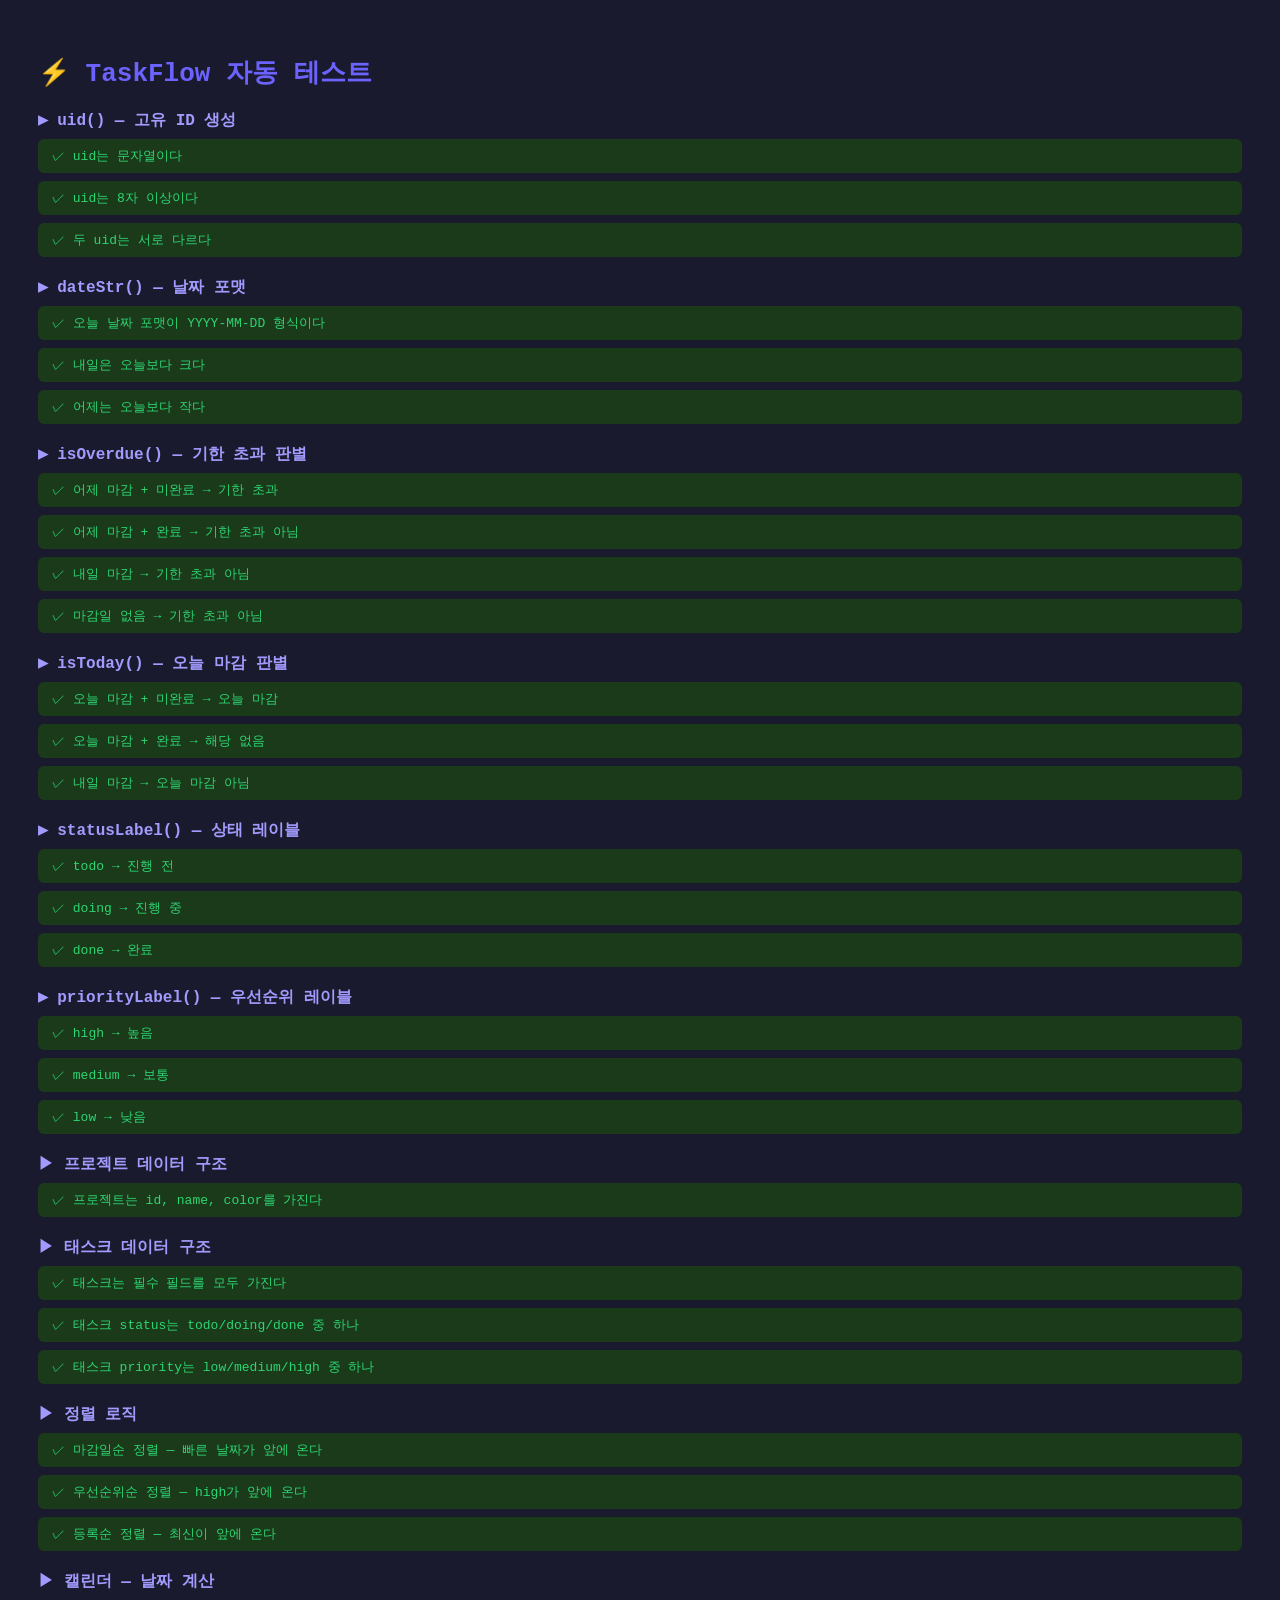
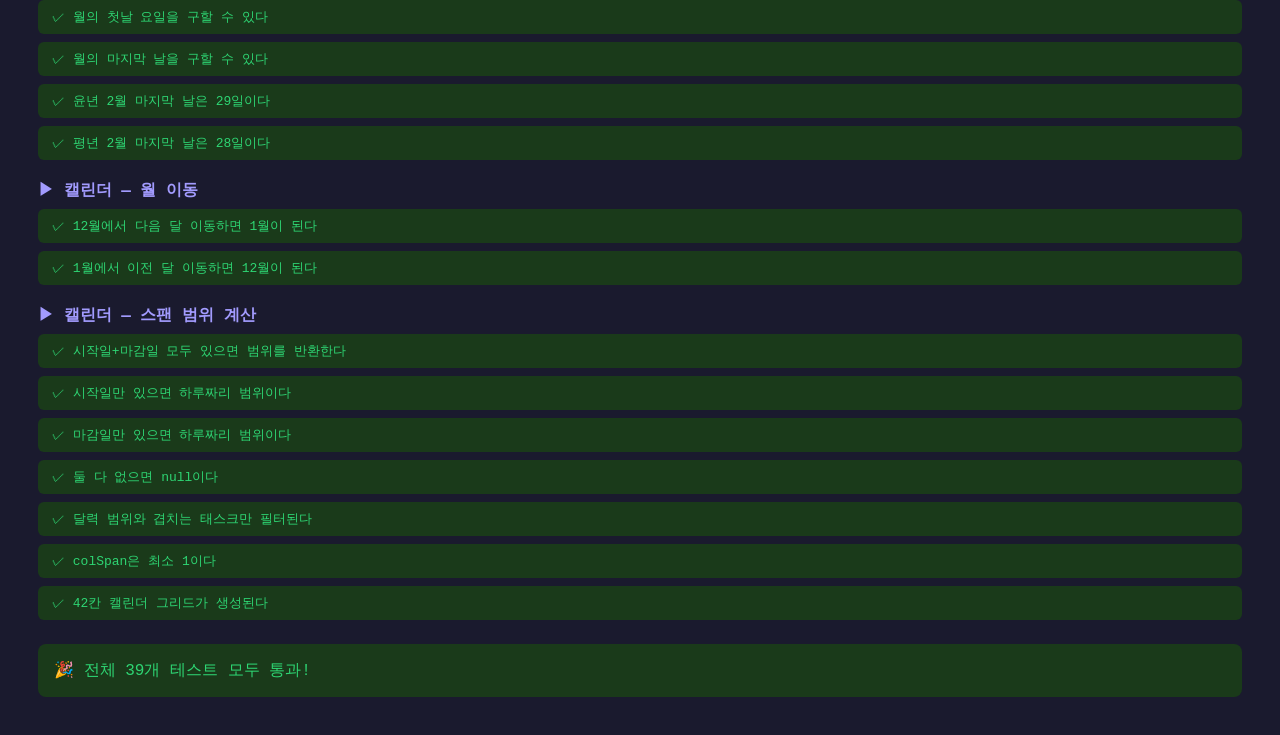
==== test.html @ ed9f2c99 "Initial commit: TaskFlow 프로젝트 관리 앱 - 프로젝트 생성/관리 (색상 구분) - 할 일 CRUD (시작일, 마감일, 우선순위, 상태) - 리스트 뷰 + 캘린" ====
<!DOCTYPE html>
<html lang="ko">
<head>
  <meta charset="UTF-8" />
  <title>TaskFlow 테스트</title>
  <style>
    body { font-family: monospace; background: #1a1a2e; color: #eee; padding: 30px; }
    h1 { color: #6c63ff; margin-bottom: 20px; }
    .test { margin: 8px 0; padding: 8px 14px; border-radius: 6px; }
    .pass { background: #1a3a1a; color: #2ed573; }
    .fail { background: #3a1a1a; color: #ff4757; }
    .group { color: #a29bfe; font-size: 16px; margin: 20px 0 8px; font-weight: bold; }
    #summary { margin-top: 24px; padding: 16px; border-radius: 8px; font-size: 16px; }
    .all-pass { background: #1a3a1a; color: #2ed573; }
    .some-fail { background: #3a1a1a; color: #ff4757; }
  </style>
</head>
<body>
  <h1>⚡ TaskFlow 자동 테스트</h1>
  <div id="results"></div>
  <div id="summary"></div>

<script>
// ===== 테스트 유틸 =====
let passed = 0, failed = 0;
const results = document.getElementById('results');

function group(name) {
  const el = document.createElement('div');
  el.className = 'group';
  el.textContent = '▶ ' + name;
  results.appendChild(el);
}

function test(name, fn) {
  const el = document.createElement('div');
  try {
    fn();
    el.className = 'test pass';
    el.textContent = '✓ ' + name;
    passed++;
  } catch(e) {
    el.className = 'test fail';
    el.textContent = '✗ ' + name + ' — ' + e.message;
    failed++;
  }
  results.appendChild(el);
}

function assert(cond, msg = '조건 실패') { if (!cond) throw new Error(msg); }
function assertEqual(a, b) { if (a !== b) throw new Error(`${JSON.stringify(a)} !== ${JSON.stringify(b)}`); }

// ===== 테스트용 헬퍼 (app.js 없이 독립 실행) =====
function uid() { return Math.random().toString(36).slice(2, 10); }
function dateStr(offset = 0) {
  const d = new Date();
  d.setDate(d.getDate() + offset);
  return d.toISOString().slice(0, 10);
}
function today() { return dateStr(0); }
function isOverdue(task) { return task.deadline && task.deadline < today() && task.status !== 'done'; }
function isToday(task) { return task.deadline === today() && task.status !== 'done'; }
function statusLabel(s) { return { todo: '진행 전', doing: '진행 중', done: '완료' }[s]; }
function priorityLabel(p) { return { high: '높음', medium: '보통', low: '낮음' }[p]; }

// ===== 테스트 시작 =====

group('uid() — 고유 ID 생성');
test('uid는 문자열이다', () => assert(typeof uid() === 'string'));
test('uid는 8자 이상이다', () => assert(uid().length >= 8));
test('두 uid는 서로 다르다', () => assert(uid() !== uid()));

group('dateStr() — 날짜 포맷');
test('오늘 날짜 포맷이 YYYY-MM-DD 형식이다', () => {
  assert(/^\d{4}-\d{2}-\d{2}$/.test(dateStr(0)));
});
test('내일은 오늘보다 크다', () => assert(dateStr(1) > dateStr(0)));
test('어제는 오늘보다 작다', () => assert(dateStr(-1) < dateStr(0)));

group('isOverdue() — 기한 초과 판별');
test('어제 마감 + 미완료 → 기한 초과', () => {
  assert(isOverdue({ deadline: dateStr(-1), status: 'todo' }));
});
test('어제 마감 + 완료 → 기한 초과 아님', () => {
  assert(!isOverdue({ deadline: dateStr(-1), status: 'done' }));
});
test('내일 마감 → 기한 초과 아님', () => {
  assert(!isOverdue({ deadline: dateStr(1), status: 'todo' }));
});
test('마감일 없음 → 기한 초과 아님', () => {
  assert(!isOverdue({ deadline: '', status: 'todo' }));
});

group('isToday() — 오늘 마감 판별');
test('오늘 마감 + 미완료 → 오늘 마감', () => {
  assert(isToday({ deadline: today(), status: 'todo' }));
});
test('오늘 마감 + 완료 → 해당 없음', () => {
  assert(!isToday({ deadline: today(), status: 'done' }));
});
test('내일 마감 → 오늘 마감 아님', () => {
  assert(!isToday({ deadline: dateStr(1), status: 'todo' }));
});

group('statusLabel() — 상태 레이블');
test('todo → 진행 전', () => assertEqual(statusLabel('todo'), '진행 전'));
test('doing → 진행 중', () => assertEqual(statusLabel('doing'), '진행 중'));
test('done → 완료', () => assertEqual(statusLabel('done'), '완료'));

group('priorityLabel() — 우선순위 레이블');
test('high → 높음', () => assertEqual(priorityLabel('high'), '높음'));
test('medium → 보통', () => assertEqual(priorityLabel('medium'), '보통'));
test('low → 낮음', () => assertEqual(priorityLabel('low'), '낮음'));

group('프로젝트 데이터 구조');
test('프로젝트는 id, name, color를 가진다', () => {
  const p = { id: uid(), name: '테스트', color: '#6c63ff' };
  assert(p.id && p.name && p.color);
});

group('태스크 데이터 구조');
test('태스크는 필수 필드를 모두 가진다', () => {
  const t = { id: uid(), title: '테스트', desc: '', projectId: '', status: 'todo', priority: 'medium', startDate: '', deadline: '', createdAt: Date.now() };
  assert(t.id && t.title !== undefined && t.status && t.priority);
});
test('태스크 status는 todo/doing/done 중 하나', () => {
  ['todo','doing','done'].forEach(s => {
    assert(['todo','doing','done'].includes(s), `${s}는 유효한 상태`);
  });
});
test('태스크 priority는 low/medium/high 중 하나', () => {
  ['low','medium','high'].forEach(p => {
    assert(['low','medium','high'].includes(p));
  });
});

group('정렬 로직');
test('마감일순 정렬 — 빠른 날짜가 앞에 온다', () => {
  const tasks = [
    { deadline: dateStr(3), createdAt: 1 },
    { deadline: dateStr(1), createdAt: 2 },
    { deadline: dateStr(5), createdAt: 3 },
  ];
  tasks.sort((a, b) => {
    if (!a.deadline) return 1;
    if (!b.deadline) return -1;
    return a.deadline.localeCompare(b.deadline);
  });
  assertEqual(tasks[0].deadline, dateStr(1));
  assertEqual(tasks[2].deadline, dateStr(5));
});

test('우선순위순 정렬 — high가 앞에 온다', () => {
  const tasks = [
    { priority: 'low' },
    { priority: 'high' },
    { priority: 'medium' },
  ];
  const order = { high: 0, medium: 1, low: 2 };
  tasks.sort((a, b) => order[a.priority] - order[b.priority]);
  assertEqual(tasks[0].priority, 'high');
  assertEqual(tasks[2].priority, 'low');
});

test('등록순 정렬 — 최신이 앞에 온다', () => {
  const tasks = [
    { createdAt: 100 },
    { createdAt: 300 },
    { createdAt: 200 },
  ];
  tasks.sort((a, b) => b.createdAt - a.createdAt);
  assertEqual(tasks[0].createdAt, 300);
});

group('캘린더 — 날짜 계산');
test('월의 첫날 요일을 구할 수 있다', () => {
  const firstDay = new Date(2026, 5, 1); // 2026년 6월 1일
  assert(firstDay.getDay() >= 0 && firstDay.getDay() <= 6);
});
test('월의 마지막 날을 구할 수 있다', () => {
  const lastDay = new Date(2026, 5 + 1, 0); // 2026년 6월 말일
  assertEqual(lastDay.getDate(), 30);
});
test('윤년 2월 마지막 날은 29일이다', () => {
  const lastDay = new Date(2024, 2, 0);
  assertEqual(lastDay.getDate(), 29);
});
test('평년 2월 마지막 날은 28일이다', () => {
  const lastDay = new Date(2025, 2, 0);
  assertEqual(lastDay.getDate(), 28);
});

group('캘린더 — 월 이동');
test('12월에서 다음 달 이동하면 1월이 된다', () => {
  let month = 11, year = 2025;
  if (month === 11) { month = 0; year++; }
  assertEqual(month, 0);
  assertEqual(year, 2026);
});
test('1월에서 이전 달 이동하면 12월이 된다', () => {
  let month = 0, year = 2026;
  if (month === 0) { month = 11; year--; }
  assertEqual(month, 11);
  assertEqual(year, 2025);
});

group('캘린더 — 스팬 범위 계산');
test('시작일+마감일 모두 있으면 범위를 반환한다', () => {
  const t = { startDate: '2026-06-05', deadline: '2026-06-10' };
  const r = { start: t.startDate || t.deadline, end: t.deadline || t.startDate };
  assertEqual(r.start, '2026-06-05');
  assertEqual(r.end,   '2026-06-10');
});
test('시작일만 있으면 하루짜리 범위이다', () => {
  const t = { startDate: '2026-06-05', deadline: '' };
  const r = { start: t.startDate || t.deadline, end: t.deadline || t.startDate };
  assertEqual(r.start, r.end);
});
test('마감일만 있으면 하루짜리 범위이다', () => {
  const t = { startDate: '', deadline: '2026-06-10' };
  const r = { start: t.startDate || t.deadline, end: t.deadline || t.startDate };
  assertEqual(r.start, r.end);
});
test('둘 다 없으면 null이다', () => {
  const t = { startDate: '', deadline: '' };
  const s = t.startDate || t.deadline;
  assert(!s, '범위 없음');
});
test('달력 범위와 겹치는 태스크만 필터된다', () => {
  const calStart = '2026-06-01', calEnd = '2026-06-30';
  const tasks = [
    { startDate: '2026-05-20', deadline: '2026-06-05' }, // 겹침
    { startDate: '2026-06-10', deadline: '2026-06-20' }, // 겹침
    { startDate: '2026-07-01', deadline: '2026-07-10' }, // 안 겹침
    { startDate: '2026-05-01', deadline: '2026-05-31' }, // 안 겹침
  ];
  const visible = tasks.filter(t => {
    const s = t.startDate || t.deadline;
    const e = t.deadline || t.startDate;
    return e >= calStart && s <= calEnd;
  });
  assertEqual(visible.length, 2);
});
test('colSpan은 최소 1이다', () => {
  const colStart = 3, colEnd = 3;
  const colSpan = colEnd - colStart + 1;
  assert(colSpan >= 1);
});
test('42칸 캘린더 그리드가 생성된다', () => {
  const year = 2026, month = 5;
  const firstDay = new Date(year, month, 1);
  const lastDay = new Date(year, month + 1, 0);
  const startOffset = firstDay.getDay();
  let count = startOffset + lastDay.getDate();
  const remaining = 42 - count;
  count += remaining;
  assertEqual(count, 42);
});

// ===== 요약 =====
const summary = document.getElementById('summary');
const total = passed + failed;
summary.className = 'all-pass ' + (failed > 0 ? 'some-fail' : 'all-pass');
summary.style.background = failed === 0 ? '#1a3a1a' : '#3a1a1a';
summary.style.color = failed === 0 ? '#2ed573' : '#ff4757';
summary.style.padding = '16px';
summary.style.borderRadius = '8px';
summary.style.marginTop = '24px';
summary.textContent = failed === 0
  ? `🎉 전체 ${total}개 테스트 모두 통과!`
  : `⚠️ ${total}개 중 ${failed}개 실패 / ${passed}개 통과`;
</script>
</body>
</html>
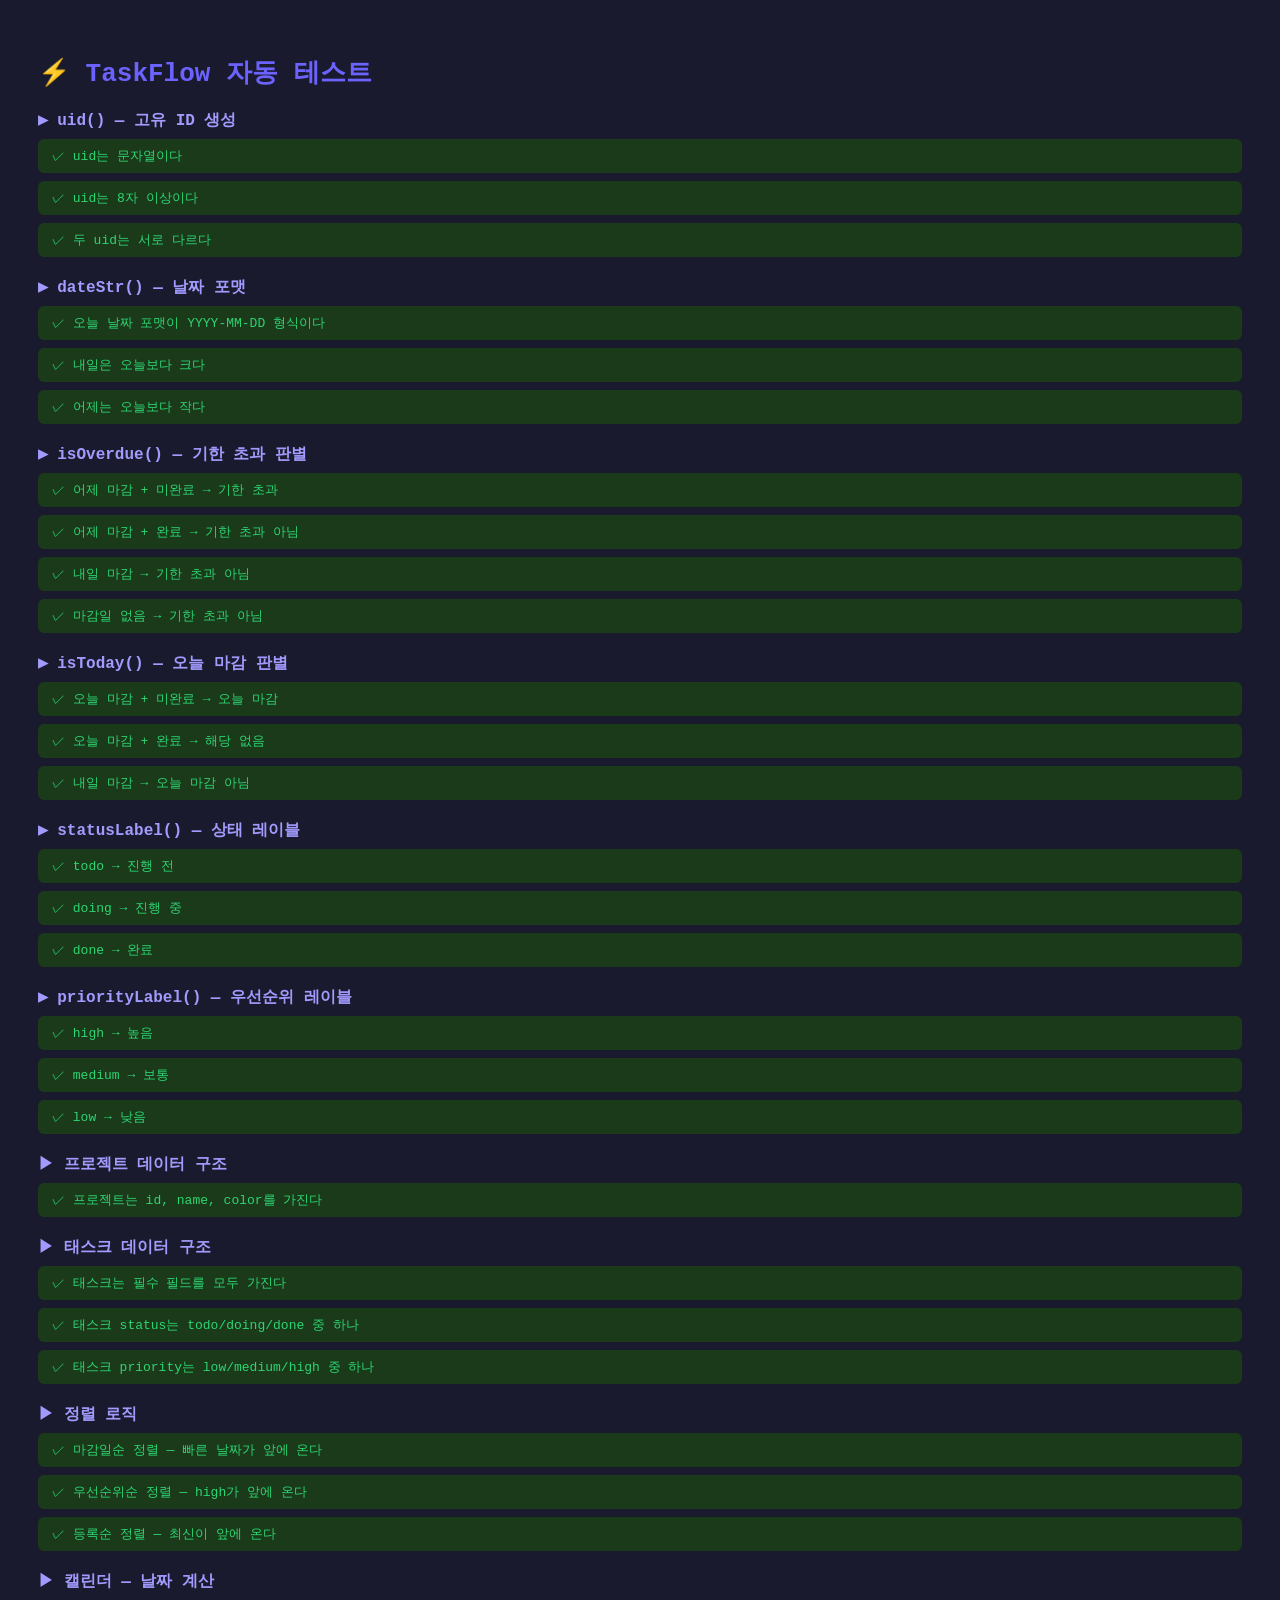
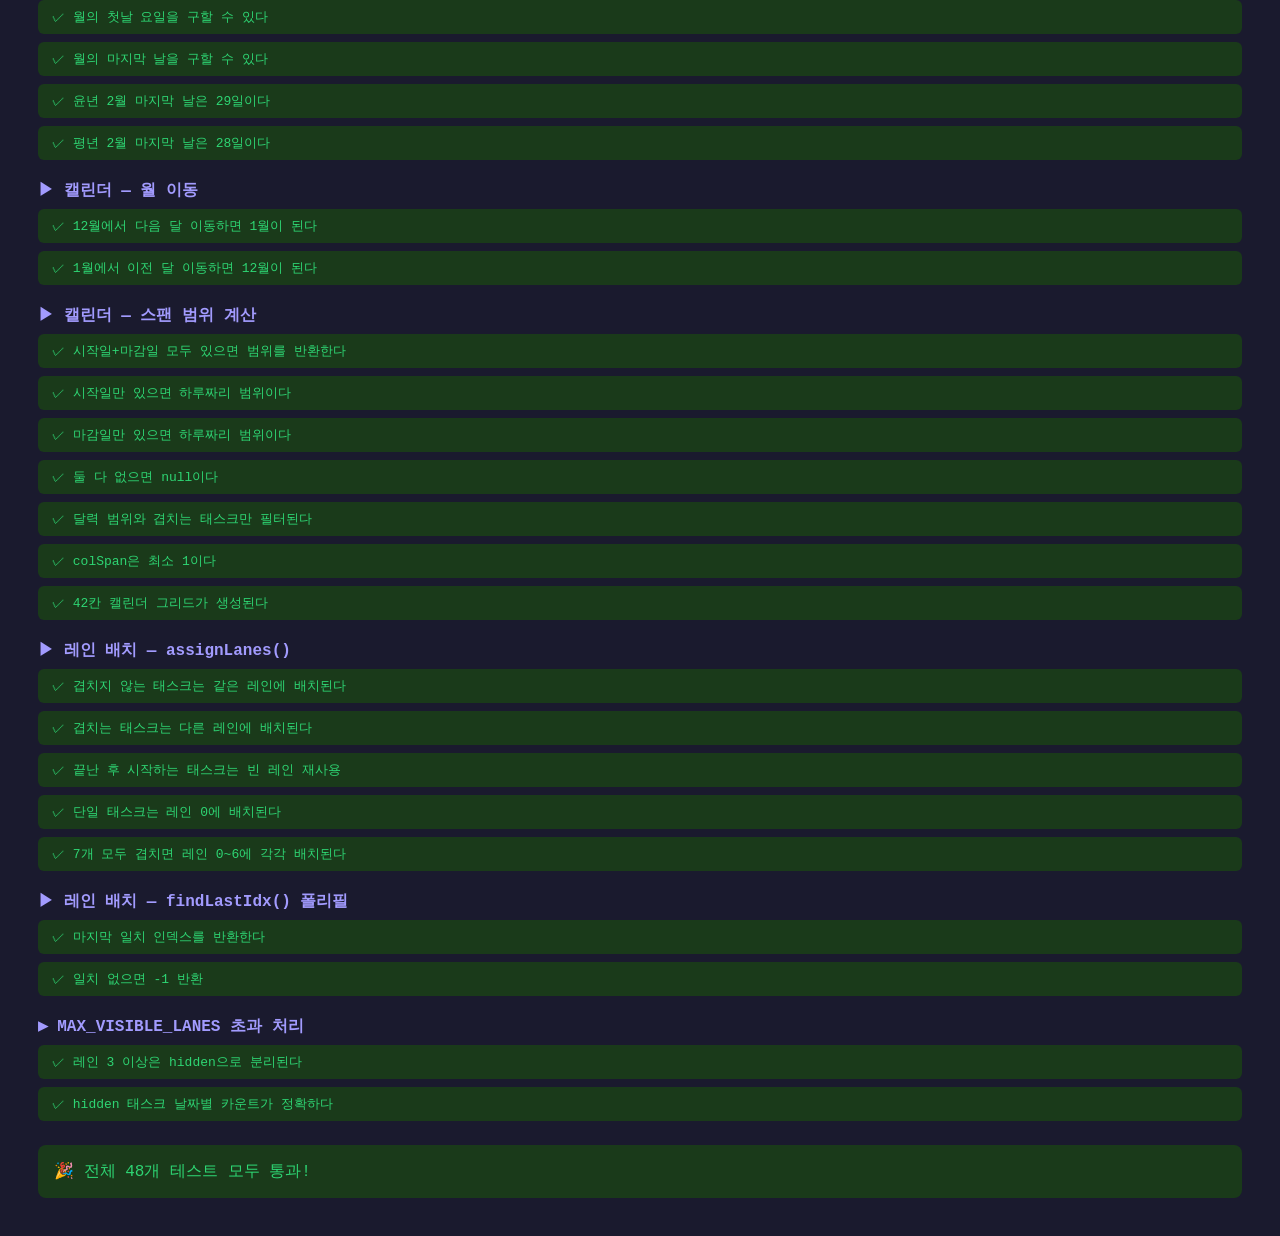
==== commit cd61c954: "캘린더 중첩 태스크 개선 - Greedy Interval Scheduling 레인 배치 알고리즘 재작성 - MAX_VISIBLE_LANES(3) 초과 시 '+N개 더' 표시 - f" ====
--- a/test.html
+++ b/test.html
@@ -257,6 +257,106 @@
   assertEqual(count, 42);
 });
 
+// ===== 레인 배치 알고리즘 =====
+function assignLanes(items) {
+  const laneEnds = [];
+  return items.map(item => {
+    let lane = laneEnds.findIndex(end => end < item.cs);
+    if (lane === -1) lane = laneEnds.length;
+    laneEnds[lane] = item.ce;
+    return { ...item, lane };
+  });
+}
+
+function findLastIdx(arr, fn) {
+  for (let i = arr.length - 1; i >= 0; i--) {
+    if (fn(arr[i], i)) return i;
+  }
+  return -1;
+}
+
+group('레인 배치 — assignLanes()');
+test('겹치지 않는 태스크는 같은 레인에 배치된다', () => {
+  const items = [
+    { cs: 0, ce: 1 },
+    { cs: 2, ce: 4 },
+    { cs: 5, ce: 6 },
+  ];
+  const result = assignLanes(items);
+  assertEqual(result[0].lane, 0);
+  assertEqual(result[1].lane, 0);
+  assertEqual(result[2].lane, 0);
+});
+test('겹치는 태스크는 다른 레인에 배치된다', () => {
+  const items = [
+    { cs: 0, ce: 3 },
+    { cs: 1, ce: 5 }, // 겹침 → 레인 1
+    { cs: 2, ce: 6 }, // 겹침 → 레인 2
+  ];
+  const result = assignLanes(items);
+  assertEqual(result[0].lane, 0);
+  assertEqual(result[1].lane, 1);
+  assertEqual(result[2].lane, 2);
+});
+test('끝난 후 시작하는 태스크는 빈 레인 재사용', () => {
+  const items = [
+    { cs: 0, ce: 2 }, // 레인 0
+    { cs: 1, ce: 4 }, // 레인 1 (겹침)
+    { cs: 3, ce: 6 }, // 레인 0 재사용 (0번 레인 ce=2 < cs=3)
+  ];
+  const result = assignLanes(items);
+  assertEqual(result[2].lane, 0);
+});
+test('단일 태스크는 레인 0에 배치된다', () => {
+  const result = assignLanes([{ cs: 0, ce: 6 }]);
+  assertEqual(result[0].lane, 0);
+});
+test('7개 모두 겹치면 레인 0~6에 각각 배치된다', () => {
+  const items = Array.from({ length: 7 }, (_, i) => ({ cs: 0, ce: 6 }));
+  const result = assignLanes(items);
+  result.forEach((r, i) => assertEqual(r.lane, i));
+});
+
+group('레인 배치 — findLastIdx() 폴리필');
+test('마지막 일치 인덱스를 반환한다', () => {
+  const arr = ['2026-06-01','2026-06-03','2026-06-05','2026-06-07'];
+  const idx = findLastIdx(arr, d => d <= '2026-06-05');
+  assertEqual(idx, 2);
+});
+test('일치 없으면 -1 반환', () => {
+  const arr = ['2026-06-10','2026-06-11'];
+  const idx = findLastIdx(arr, d => d <= '2026-06-05');
+  assertEqual(idx, -1);
+});
+
+group('MAX_VISIBLE_LANES 초과 처리');
+test('레인 3 이상은 hidden으로 분리된다', () => {
+  const MAX = 3;
+  const placed = [
+    { lane: 0 }, { lane: 1 }, { lane: 2 },
+    { lane: 3 }, { lane: 4 },
+  ];
+  const visible = placed.filter(p => p.lane < MAX);
+  const hidden  = placed.filter(p => p.lane >= MAX);
+  assertEqual(visible.length, 3);
+  assertEqual(hidden.length, 2);
+});
+test('hidden 태스크 날짜별 카운트가 정확하다', () => {
+  const hidden = [
+    { cs: 0, ce: 2 },
+    { cs: 1, ce: 4 },
+  ];
+  const hiddenByCol = Array(7).fill(0);
+  hidden.forEach(p => {
+    for (let c = p.cs; c <= p.ce; c++) hiddenByCol[c]++;
+  });
+  assertEqual(hiddenByCol[0], 1); // 첫 번째 태스크만
+  assertEqual(hiddenByCol[1], 2); // 두 태스크 겹침
+  assertEqual(hiddenByCol[2], 2);
+  assertEqual(hiddenByCol[3], 1); // 두 번째 태스크만
+  assertEqual(hiddenByCol[5], 0); // 없음
+});
+
 // ===== 요약 =====
 const summary = document.getElementById('summary');
 const total = passed + failed;
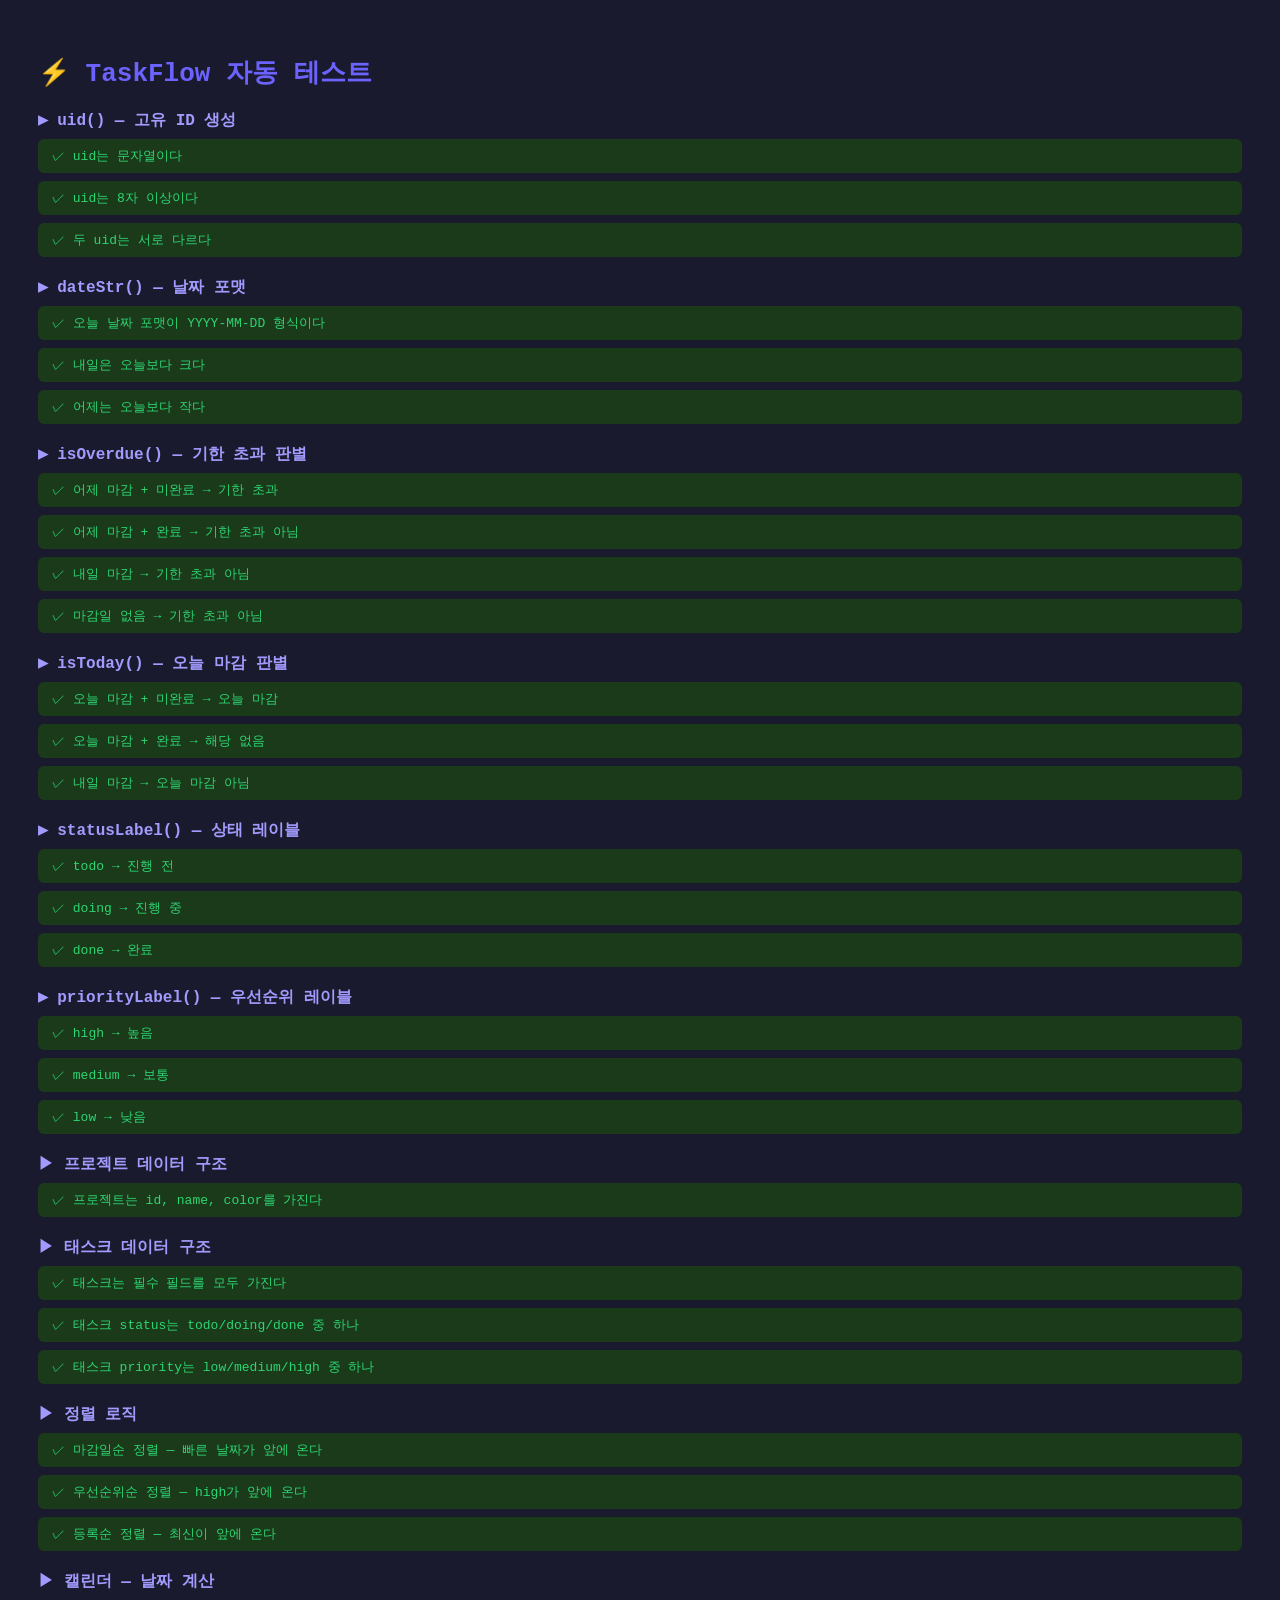
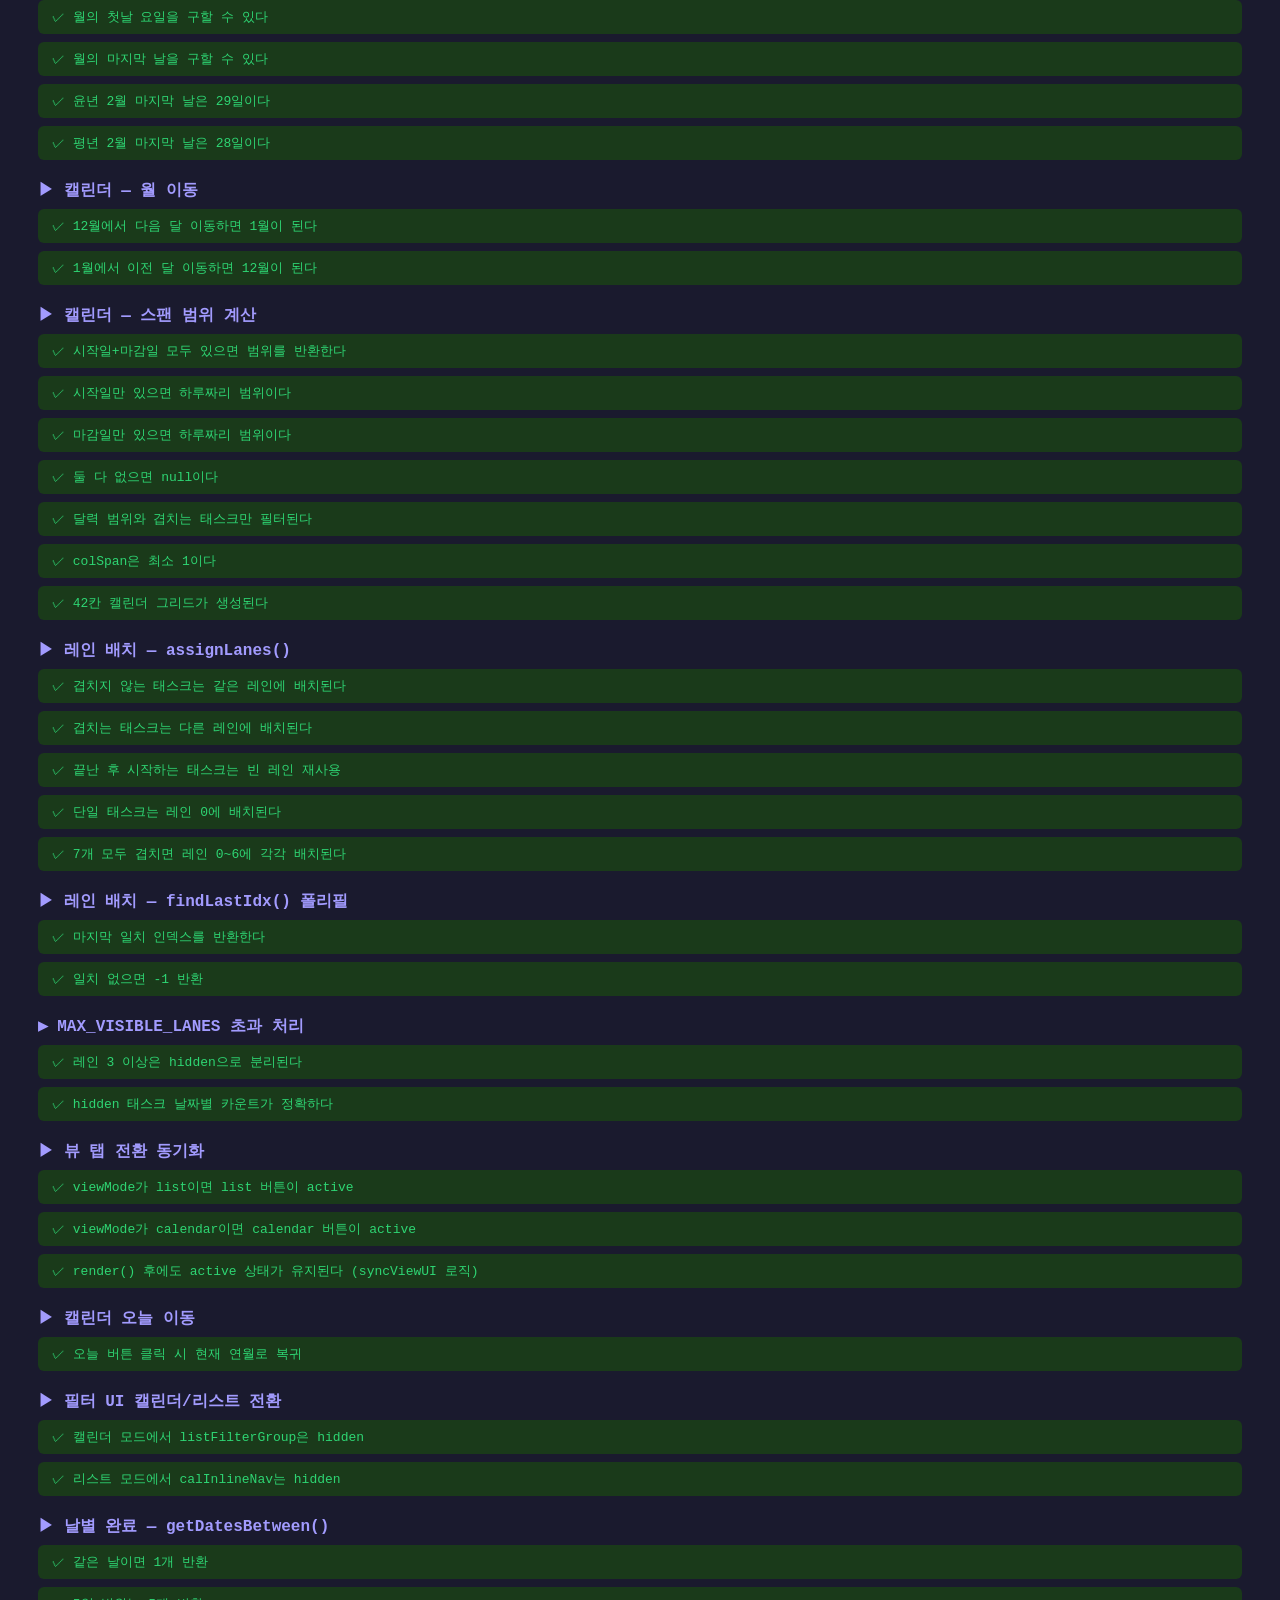
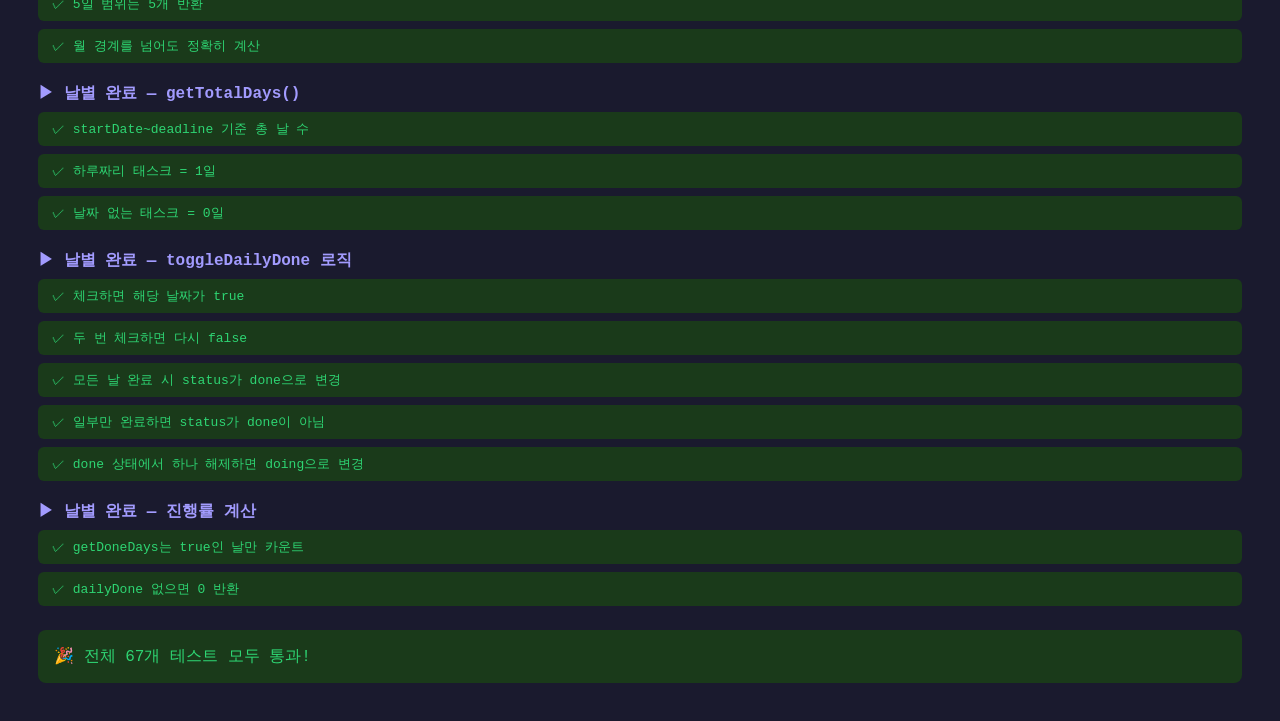
==== commit a2bbc3af: "날별 완료 체크박스 기능 추가 - 다중 날 태스크에 날짜별 원형 체크박스 표시 - 진행률 배지 (완료수/전체일수) 바에 표시 - 전체 완료 시 태스크 상태 자동 done 전환 - " ====
--- a/test.html
+++ b/test.html
@@ -357,6 +357,162 @@
   assertEqual(hiddenByCol[5], 0); // 없음
 });
 
+group('뷰 탭 전환 동기화');
+test('viewMode가 list이면 list 버튼이 active', () => {
+  const viewMode = 'list';
+  const btns = [{dataset:{viewMode:'list'}}, {dataset:{viewMode:'calendar'}}];
+  btns.forEach(b => b.active = b.dataset.viewMode === viewMode);
+  assert(btns[0].active);
+  assert(!btns[1].active);
+});
+test('viewMode가 calendar이면 calendar 버튼이 active', () => {
+  const viewMode = 'calendar';
+  const btns = [{dataset:{viewMode:'list'}}, {dataset:{viewMode:'calendar'}}];
+  btns.forEach(b => b.active = b.dataset.viewMode === viewMode);
+  assert(!btns[0].active);
+  assert(btns[1].active);
+});
+test('render() 후에도 active 상태가 유지된다 (syncViewUI 로직)', () => {
+  // render()마다 syncViewUI()가 호출되어 active를 재설정
+  const viewMode = 'calendar';
+  let activeCount = 0;
+  const btns = ['list','calendar'].map(v => ({
+    viewMode: v,
+    get active() { return this.viewMode === viewMode; }
+  }));
+  btns.forEach(b => { if (b.active) activeCount++; });
+  assertEqual(activeCount, 1);
+});
+
+group('캘린더 오늘 이동');
+test('오늘 버튼 클릭 시 현재 연월로 복귀', () => {
+  const now = new Date();
+  const calYear  = now.getFullYear();
+  const calMonth = now.getMonth();
+  assertEqual(calYear,  now.getFullYear());
+  assertEqual(calMonth, now.getMonth());
+});
+
+group('필터 UI 캘린더/리스트 전환');
+test('캘린더 모드에서 listFilterGroup은 hidden', () => {
+  const viewMode = 'calendar';
+  const listHidden  = viewMode === 'calendar';
+  const calNavShown = viewMode === 'calendar';
+  assert(listHidden);
+  assert(calNavShown);
+});
+test('리스트 모드에서 calInlineNav는 hidden', () => {
+  const viewMode = 'list';
+  const calNavHidden = viewMode !== 'calendar';
+  assert(calNavHidden);
+});
+
+// ===== 날별 완료 체크 =====
+function getDatesBetween(start, end) {
+  const result = [];
+  const cur = new Date(start + 'T00:00:00');
+  const last = new Date(end + 'T00:00:00');
+  while (cur <= last) {
+    const y = cur.getFullYear();
+    const m = String(cur.getMonth()+1).padStart(2,'0');
+    const d = String(cur.getDate()).padStart(2,'0');
+    result.push(`${y}-${m}-${d}`);
+    cur.setDate(cur.getDate() + 1);
+  }
+  return result;
+}
+function getTotalDays_test(t) {
+  const s = t.startDate || t.deadline;
+  const e = t.deadline  || t.startDate;
+  if (!s) return 0;
+  return getDatesBetween(s <= e ? s : e, s <= e ? e : s).length;
+}
+function getDoneDays_test(t) {
+  if (!t.dailyDone) return 0;
+  return Object.values(t.dailyDone).filter(Boolean).length;
+}
+
+group('날별 완료 — getDatesBetween()');
+test('같은 날이면 1개 반환', () => {
+  const r = getDatesBetween('2026-06-10', '2026-06-10');
+  assertEqual(r.length, 1);
+  assertEqual(r[0], '2026-06-10');
+});
+test('5일 범위는 5개 반환', () => {
+  const r = getDatesBetween('2026-06-10', '2026-06-14');
+  assertEqual(r.length, 5);
+});
+test('월 경계를 넘어도 정확히 계산', () => {
+  const r = getDatesBetween('2026-06-29', '2026-07-02');
+  assertEqual(r.length, 4);
+  assertEqual(r[0], '2026-06-29');
+  assertEqual(r[3], '2026-07-02');
+});
+
+group('날별 완료 — getTotalDays()');
+test('startDate~deadline 기준 총 날 수', () => {
+  const t = { startDate: '2026-06-01', deadline: '2026-06-07' };
+  assertEqual(getTotalDays_test(t), 7);
+});
+test('하루짜리 태스크 = 1일', () => {
+  const t = { startDate: '2026-06-05', deadline: '2026-06-05' };
+  assertEqual(getTotalDays_test(t), 1);
+});
+test('날짜 없는 태스크 = 0일', () => {
+  const t = { startDate: '', deadline: '' };
+  assertEqual(getTotalDays_test(t), 0);
+});
+
+group('날별 완료 — toggleDailyDone 로직');
+test('체크하면 해당 날짜가 true', () => {
+  const t = { dailyDone: {} };
+  t.dailyDone['2026-06-10'] = !t.dailyDone['2026-06-10'];
+  assert(t.dailyDone['2026-06-10'] === true);
+});
+test('두 번 체크하면 다시 false', () => {
+  const t = { dailyDone: { '2026-06-10': true } };
+  t.dailyDone['2026-06-10'] = !t.dailyDone['2026-06-10'];
+  assert(t.dailyDone['2026-06-10'] === false);
+});
+test('모든 날 완료 시 status가 done으로 변경', () => {
+  const t = { startDate: '2026-06-01', deadline: '2026-06-03', status: 'doing', dailyDone: {
+    '2026-06-01': true, '2026-06-02': true, '2026-06-03': true
+  }};
+  const total = getTotalDays_test(t);
+  const done  = getDoneDays_test(t);
+  if (total > 0 && done >= total) t.status = 'done';
+  assertEqual(t.status, 'done');
+});
+test('일부만 완료하면 status가 done이 아님', () => {
+  const t = { startDate: '2026-06-01', deadline: '2026-06-05', status: 'todo', dailyDone: {
+    '2026-06-01': true, '2026-06-02': true
+  }};
+  const total = getTotalDays_test(t);
+  const done  = getDoneDays_test(t);
+  if (total > 0 && done >= total) t.status = 'done';
+  assert(t.status !== 'done');
+});
+test('done 상태에서 하나 해제하면 doing으로 변경', () => {
+  const t = { startDate: '2026-06-01', deadline: '2026-06-03', status: 'done', dailyDone: {
+    '2026-06-01': true, '2026-06-02': true, '2026-06-03': true
+  }};
+  t.dailyDone['2026-06-03'] = false;
+  const total = getTotalDays_test(t);
+  const done  = getDoneDays_test(t);
+  if (t.status === 'done' && done < total) t.status = 'doing';
+  assertEqual(t.status, 'doing');
+});
+
+group('날별 완료 — 진행률 계산');
+test('getDoneDays는 true인 날만 카운트', () => {
+  const t = { dailyDone: { '2026-06-01': true, '2026-06-02': false, '2026-06-03': true } };
+  assertEqual(getDoneDays_test(t), 2);
+});
+test('dailyDone 없으면 0 반환', () => {
+  const t = {};
+  assertEqual(getDoneDays_test(t), 0);
+});
+
 // ===== 요약 =====
 const summary = document.getElementById('summary');
 const total = passed + failed;
